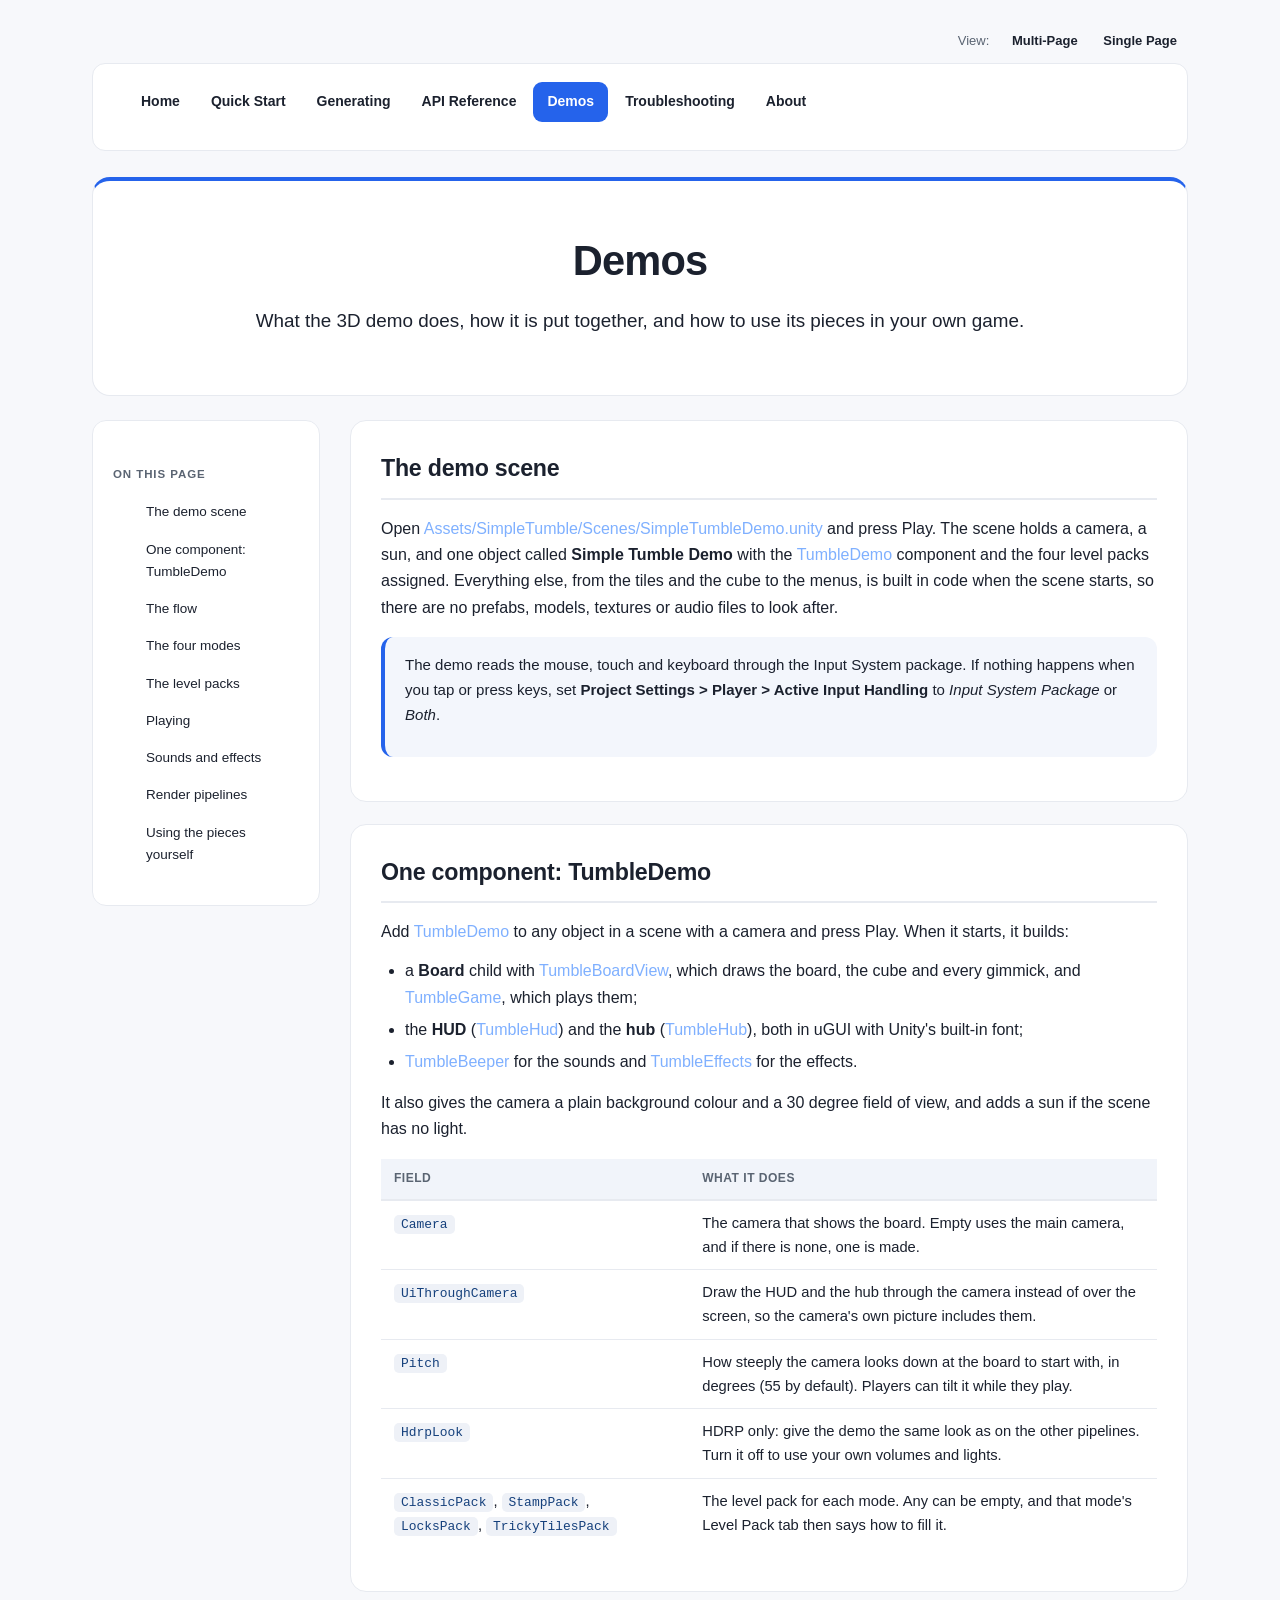
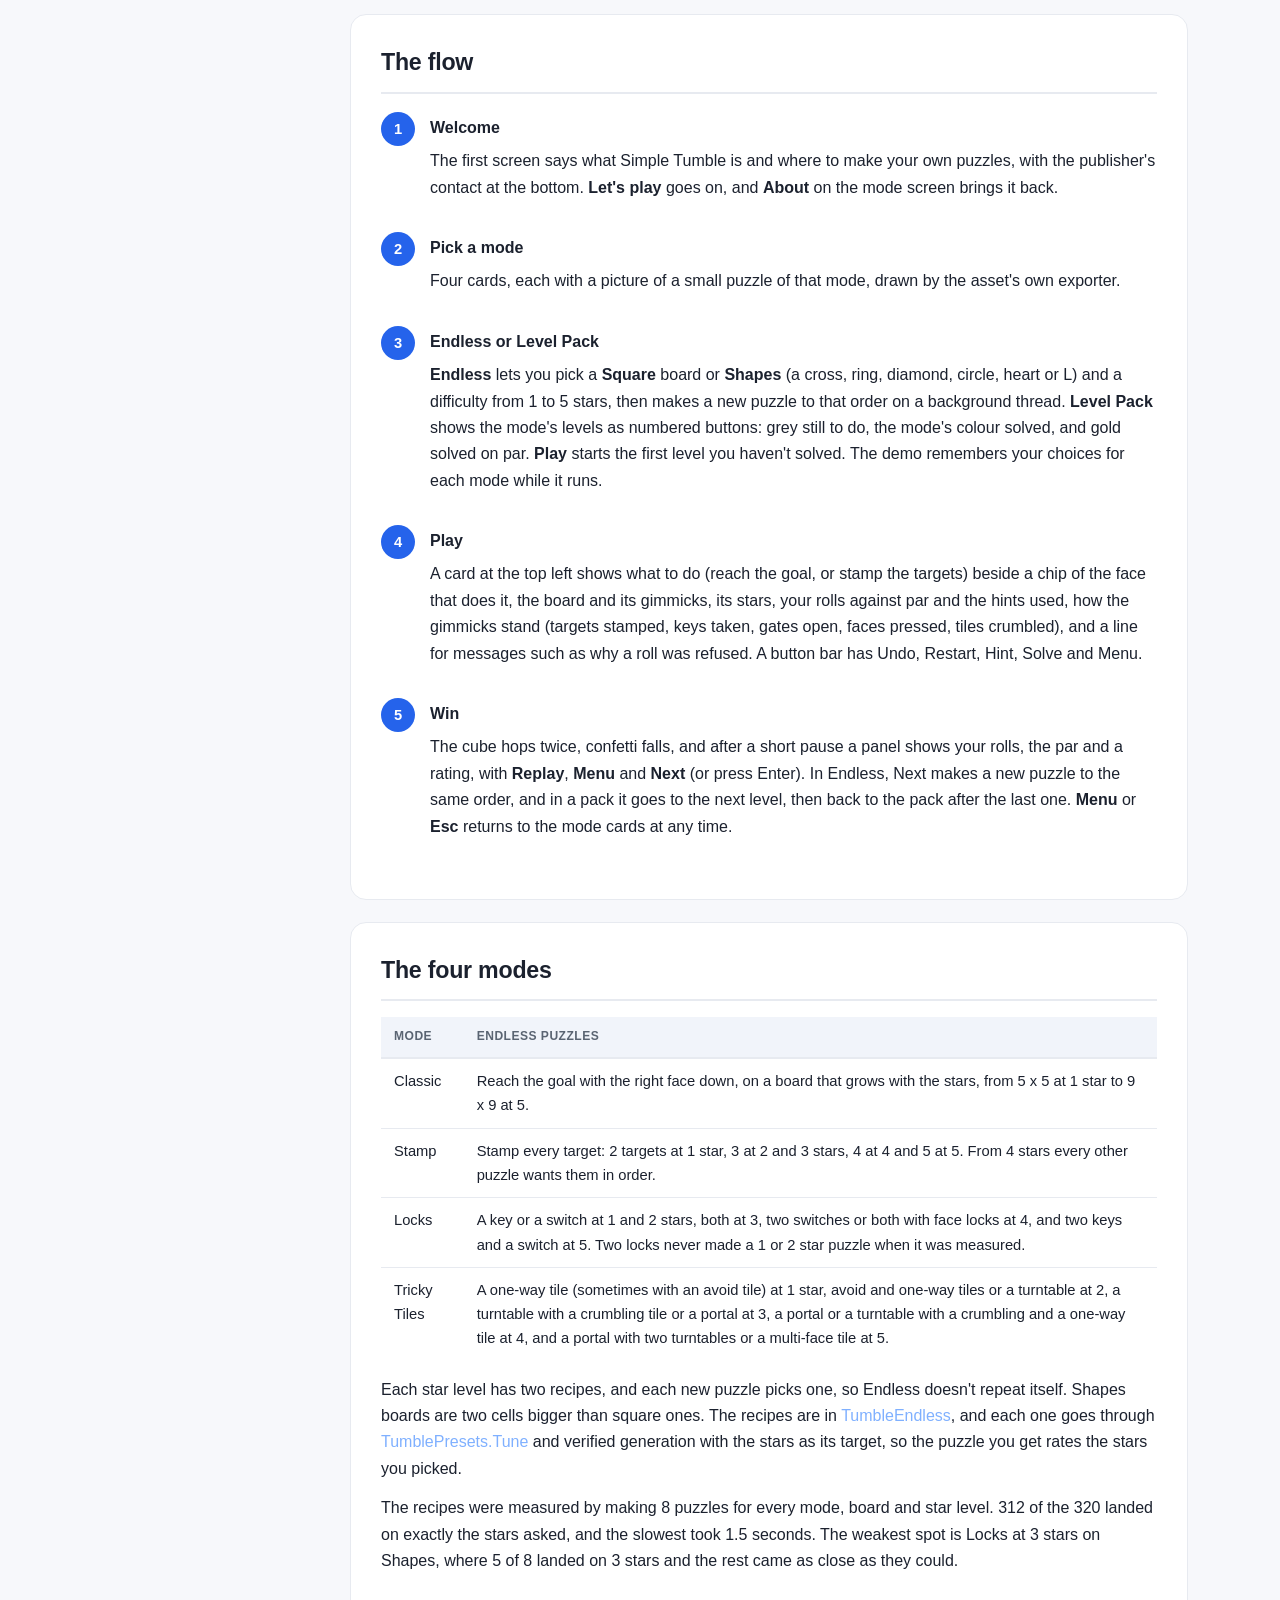
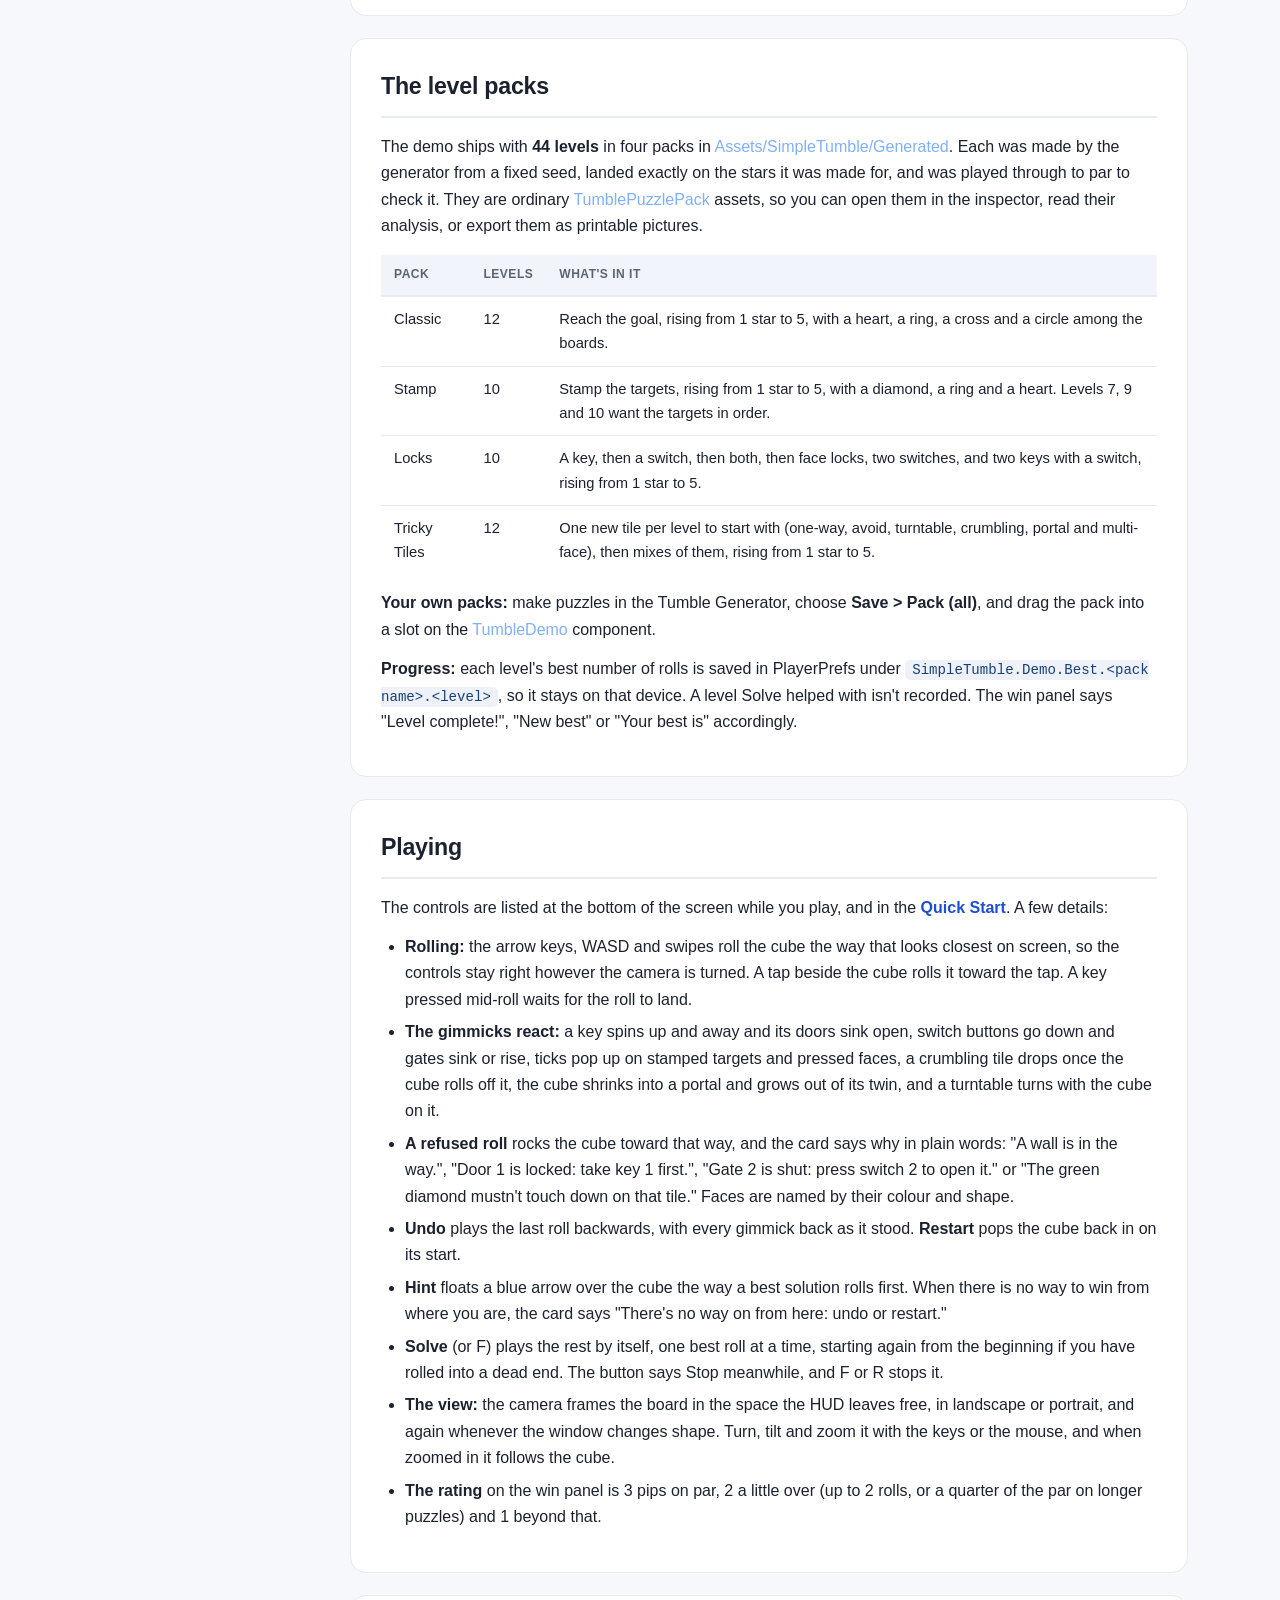
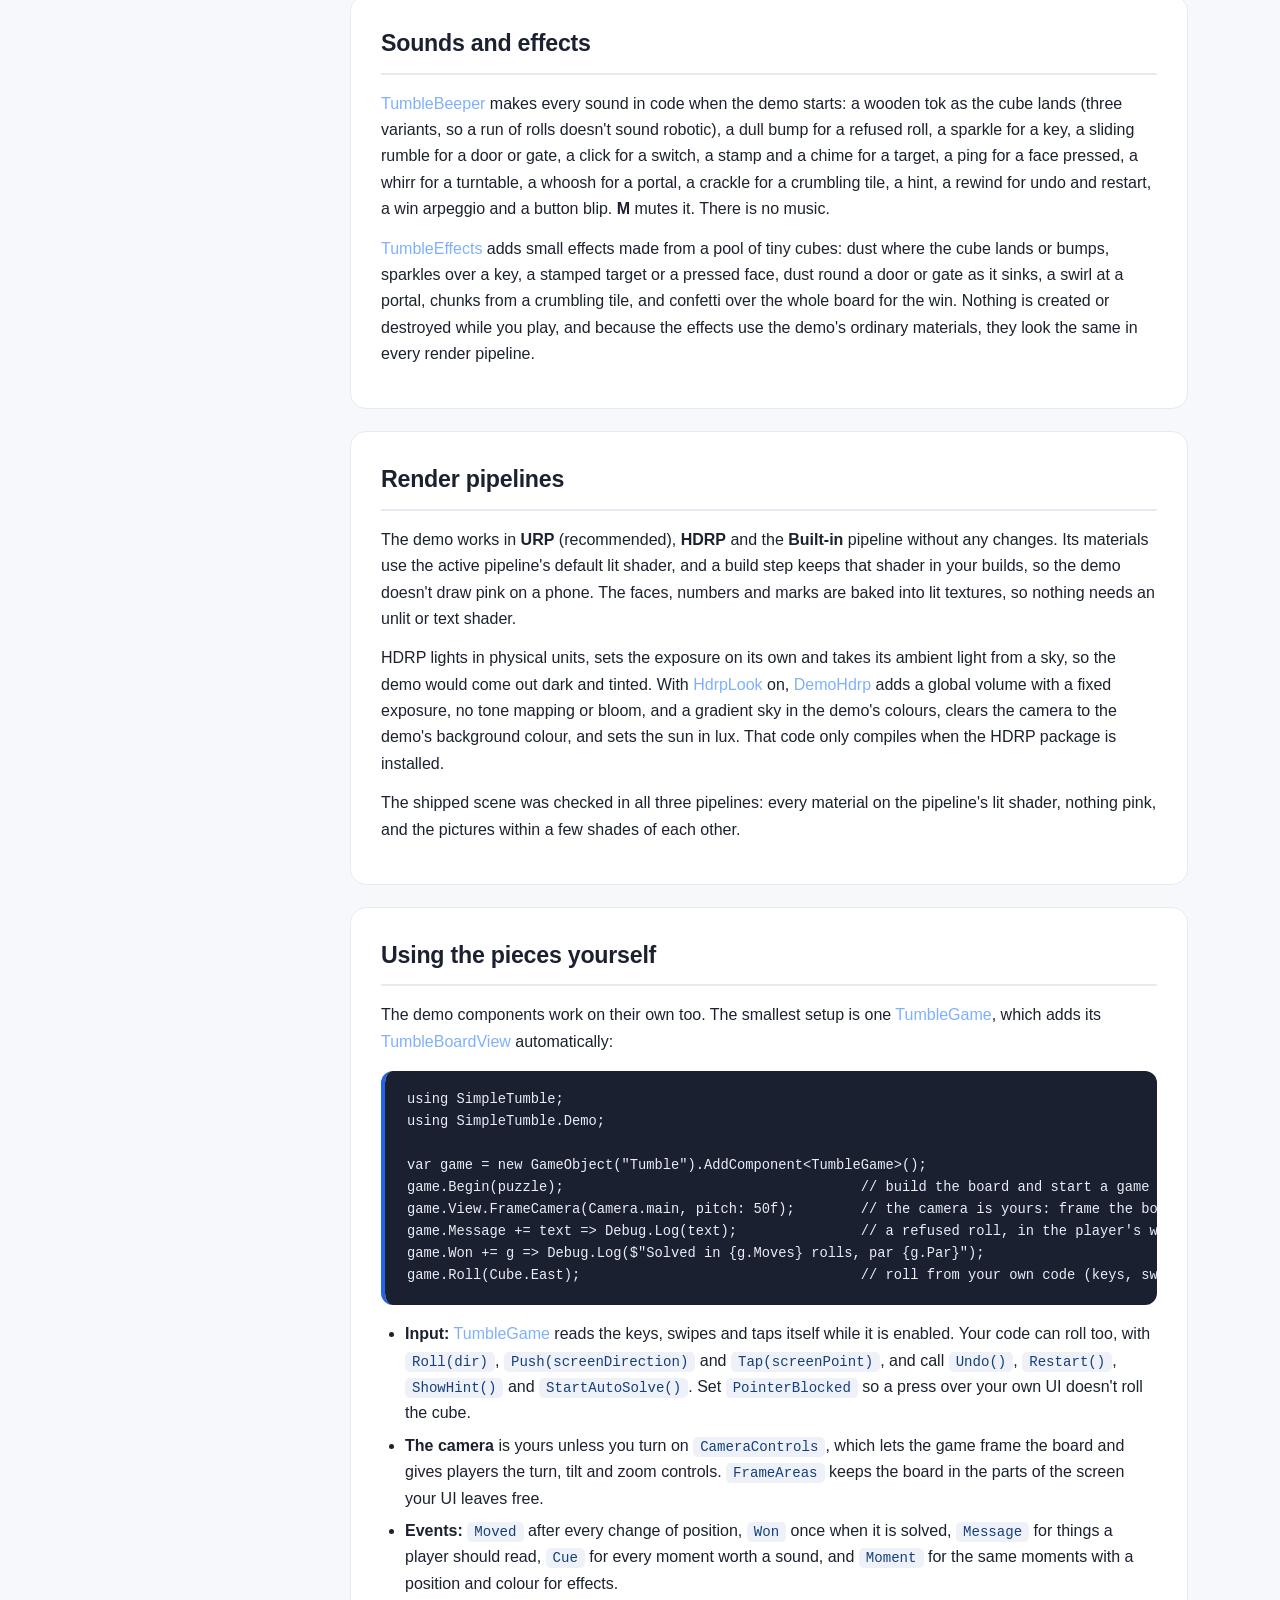
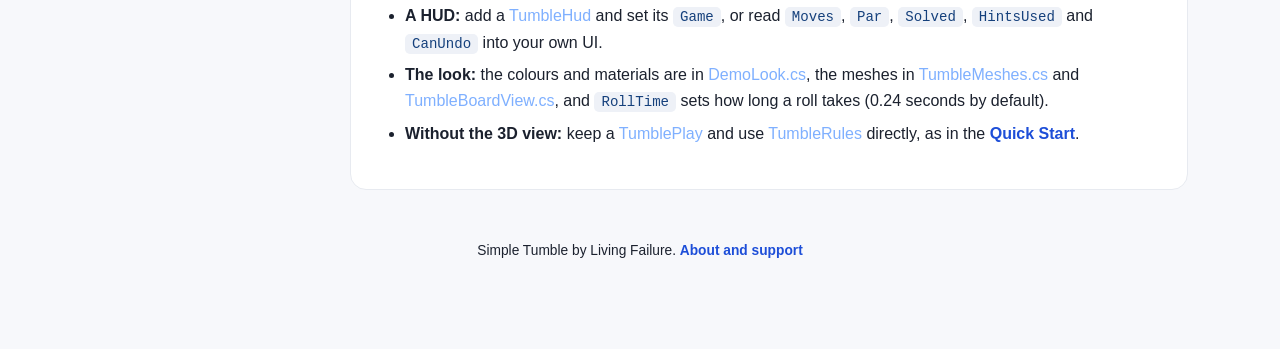
==== demos.html @ 0f3f5f5f "Simple Tumble documentation site (v1.0) Co-Authored-By: Claude Opus 5.5 <noreply@anthropic.com>" ====
<!DOCTYPE html>
<html lang="en">
<head>
<meta charset="UTF-8">
<meta name="viewport" content="width=device-width, initial-scale=1.0">
<title>Simple Tumble - Demos</title>
<link rel="stylesheet" href="assets/styles.css">
</head>
<body>
<div class="page-wrap">

  <div class="format-selector" id="top">
    <span class="format-label">View:</span>
    <a href="index.html" class="format-link">Multi-Page</a>
    <a href="single-page.html" class="format-link">Single Page</a>
  </div>

  <nav class="navbar"><ul>
    <li><a href="index.html">Home</a></li>
    <li><a href="quick-start.html">Quick Start</a></li>
    <li><a href="generating.html">Generating</a></li>
    <li><a href="api-reference.html">API Reference</a></li>
    <li><a href="demos.html" class="active">Demos</a></li>
    <li><a href="troubleshooting.html">Troubleshooting</a></li>
    <li><a href="about.html">About</a></li>
  </ul></nav>

  <div class="hero">
    <h1>Demos</h1>
    <p class="tagline">What the 3D demo does, how it is put together, and how to use its pieces in your own game.</p>
  </div>

  <div class="page-layout">
    <aside class="toc">
      <h3>On this page</h3>
      <ul>
        <li><a href="#scene">The demo scene</a></li>
        <li><a href="#component">One component: TumbleDemo</a></li>
        <li><a href="#flow">The flow</a></li>
        <li><a href="#modes">The four modes</a></li>
        <li><a href="#packs">The level packs</a></li>
        <li><a href="#playing">Playing</a></li>
        <li><a href="#sound">Sounds and effects</a></li>
        <li><a href="#pipelines">Render pipelines</a></li>
        <li><a href="#own">Using the pieces yourself</a></li>
      </ul>
    </aside>
    <main class="content">

      <div class="section">
        <h2 id="scene">The demo scene</h2>
        <p>Open <span class="k">Assets/SimpleTumble/Scenes/SimpleTumbleDemo.unity</span> and press Play. The scene holds a
          camera, a sun, and one object called <strong>Simple Tumble Demo</strong> with the
          <span class="k">TumbleDemo</span> component and the four level packs assigned. Everything else, from the tiles and
          the cube to the menus, is built in code when the scene starts, so there are no prefabs, models, textures or audio
          files to look after.</p>
        <div class="callout info"><p>The demo reads the mouse, touch and keyboard through the Input System package. If
          nothing happens when you tap or press keys, set <strong>Project Settings &gt; Player &gt; Active Input
          Handling</strong> to <em>Input System Package</em> or <em>Both</em>.</p></div>
      </div>

      <div class="section">
        <h2 id="component">One component: TumbleDemo</h2>
        <p>Add <span class="k">TumbleDemo</span> to any object in a scene with a camera and press Play. When it starts, it
          builds:</p>
        <ul>
          <li>a <strong>Board</strong> child with <span class="k">TumbleBoardView</span>, which draws the board, the cube and
            every gimmick, and <span class="k">TumbleGame</span>, which plays them;</li>
          <li>the <strong>HUD</strong> (<span class="k">TumbleHud</span>) and the <strong>hub</strong>
            (<span class="k">TumbleHub</span>), both in uGUI with Unity's built-in font;</li>
          <li><span class="k">TumbleBeeper</span> for the sounds and <span class="k">TumbleEffects</span> for the
            effects.</li>
        </ul>
        <p>It also gives the camera a plain background colour and a 30 degree field of view, and adds a sun if the scene
          has no light.</p>
        <table>
          <tr><th>Field</th><th>What it does</th></tr>
          <tr><td><code>Camera</code></td><td>The camera that shows the board. Empty uses the main camera, and if there is
            none, one is made.</td></tr>
          <tr><td><code>UiThroughCamera</code></td><td>Draw the HUD and the hub through the camera instead of over the
            screen, so the camera's own picture includes them.</td></tr>
          <tr><td><code>Pitch</code></td><td>How steeply the camera looks down at the board to start with, in degrees (55 by
            default). Players can tilt it while they play.</td></tr>
          <tr><td><code>HdrpLook</code></td><td>HDRP only: give the demo the same look as on the other pipelines. Turn it
            off to use your own volumes and lights.</td></tr>
          <tr><td><code>ClassicPack</code>, <code>StampPack</code>, <code>LocksPack</code>,
            <code>TrickyTilesPack</code></td><td>The level pack for each mode. Any can be empty, and that mode's Level Pack
            tab then says how to fill it.</td></tr>
        </table>
      </div>

      <div class="section">
        <h2 id="flow">The flow</h2>
        <div class="step"><div class="step-number">1</div><div class="step-content">
          <h4>Welcome</h4><p>The first screen says what Simple Tumble is and where to make your own puzzles, with the
          publisher's contact at the bottom. <strong>Let's play</strong> goes on, and <strong>About</strong> on the mode
          screen brings it back.</p></div></div>
        <div class="step"><div class="step-number">2</div><div class="step-content">
          <h4>Pick a mode</h4><p>Four cards, each with a picture of a small puzzle of that mode, drawn by the asset's own
          exporter.</p></div></div>
        <div class="step"><div class="step-number">3</div><div class="step-content">
          <h4>Endless or Level Pack</h4><p><strong>Endless</strong> lets you pick a <strong>Square</strong> board or
          <strong>Shapes</strong> (a cross, ring, diamond, circle, heart or L) and a difficulty from 1 to 5 stars, then
          makes a new puzzle to that order on a background thread. <strong>Level Pack</strong> shows the mode's levels as
          numbered buttons: grey still to do, the mode's colour solved, and gold solved on par. <strong>Play</strong>
          starts the first level you haven't solved. The demo remembers your choices for each mode while it
          runs.</p></div></div>
        <div class="step"><div class="step-number">4</div><div class="step-content">
          <h4>Play</h4><p>A card at the top left shows what to do (reach the goal, or stamp the targets) beside a chip of
          the face that does it, the board and its gimmicks, its stars, your rolls against par and the hints used, how
          the gimmicks stand (targets stamped, keys taken, gates open, faces pressed, tiles crumbled), and a line for
          messages such as why a roll was refused. A button bar has Undo, Restart, Hint, Solve and Menu.</p></div></div>
        <div class="step"><div class="step-number">5</div><div class="step-content">
          <h4>Win</h4><p>The cube hops twice, confetti falls, and after a short pause a panel shows your rolls, the par
          and a rating, with <strong>Replay</strong>, <strong>Menu</strong> and <strong>Next</strong> (or press Enter). In
          Endless, Next makes a new puzzle to the same order, and in a pack it goes to the next level, then back to the
          pack after the last one. <strong>Menu</strong> or <strong>Esc</strong> returns to the mode cards at any
          time.</p></div></div>
      </div>

      <div class="section">
        <h2 id="modes">The four modes</h2>
        <table>
          <tr><th>Mode</th><th>Endless puzzles</th></tr>
          <tr><td>Classic</td><td>Reach the goal with the right face down, on a board that grows with the stars, from 5 x 5
            at 1 star to 9 x 9 at 5.</td></tr>
          <tr><td>Stamp</td><td>Stamp every target: 2 targets at 1 star, 3 at 2 and 3 stars, 4 at 4 and 5 at 5. From 4
            stars every other puzzle wants them in order.</td></tr>
          <tr><td>Locks</td><td>A key or a switch at 1 and 2 stars, both at 3, two switches or both with face locks at 4,
            and two keys and a switch at 5. Two locks never made a 1 or 2 star puzzle when it was measured.</td></tr>
          <tr><td>Tricky Tiles</td><td>A one-way tile (sometimes with an avoid tile) at 1 star, avoid and one-way tiles or a turntable
            at 2, a turntable with a crumbling tile or a portal at 3, a portal or a turntable with a crumbling and a one-way
            tile at 4, and a portal with two turntables or a multi-face tile at 5.</td></tr>
        </table>
        <p>Each star level has two recipes, and each new puzzle picks one, so Endless doesn't repeat itself. Shapes boards
          are two cells bigger than square ones. The recipes are in <span class="k">TumbleEndless</span>, and each one goes
          through <span class="k">TumblePresets.Tune</span> and verified generation with the stars as its target, so the
          puzzle you get rates the stars you picked.</p>
        <p>The recipes were measured by making 8 puzzles for every mode, board and star level. 312 of the 320 landed on
          exactly the stars asked, and the slowest took 1.5 seconds. The weakest spot is Locks at 3 stars on Shapes, where 5
          of 8 landed on 3 stars and the rest came as close as they could.</p>
      </div>

      <div class="section">
        <h2 id="packs">The level packs</h2>
        <p>The demo ships with <strong>44 levels</strong> in four packs in
          <span class="k">Assets/SimpleTumble/Generated</span>. Each was made by the generator from a fixed seed, landed
          exactly on the stars it was made for, and was played through to par to check it. They are ordinary
          <span class="k">TumblePuzzlePack</span> assets, so you can open them in the inspector, read their analysis, or
          export them as printable pictures.</p>
        <table>
          <tr><th>Pack</th><th>Levels</th><th>What's in it</th></tr>
          <tr><td>Classic</td><td>12</td><td>Reach the goal, rising from 1 star to 5, with a heart, a ring, a cross and a
            circle among the boards.</td></tr>
          <tr><td>Stamp</td><td>10</td><td>Stamp the targets, rising from 1 star to 5, with a diamond, a ring and a heart.
            Levels 7, 9 and 10 want the targets in order.</td></tr>
          <tr><td>Locks</td><td>10</td><td>A key, then a switch, then both, then face locks, two switches, and two keys with
            a switch, rising from 1 star to 5.</td></tr>
          <tr><td>Tricky Tiles</td><td>12</td><td>One new tile per level to start with (one-way, avoid, turntable,
            crumbling, portal and multi-face), then mixes of them, rising from 1 star to 5.</td></tr>
        </table>
        <p><strong>Your own packs:</strong> make puzzles in the Tumble Generator, choose <strong>Save &gt; Pack
          (all)</strong>, and drag the pack into a slot on the <span class="k">TumbleDemo</span> component.</p>
        <p><strong>Progress:</strong> each level's best number of rolls is saved in PlayerPrefs under
          <code>SimpleTumble.Demo.Best.&lt;pack name&gt;.&lt;level&gt;</code>, so it stays on that device. A level Solve
          helped with isn't recorded. The win panel says "Level complete!", "New best" or "Your best is"
          accordingly.</p>
      </div>

      <div class="section">
        <h2 id="playing">Playing</h2>
        <p>The controls are listed at the bottom of the screen while you play, and in the
          <a href="quick-start.html#play">Quick Start</a>. A few details:</p>
        <ul>
          <li><strong>Rolling:</strong> the arrow keys, WASD and swipes roll the cube the way that looks closest on screen,
            so the controls stay right however the camera is turned. A tap beside the cube rolls it toward the tap. A key
            pressed mid-roll waits for the roll to land.</li>
          <li><strong>The gimmicks react:</strong> a key spins up and away and its doors sink open, switch buttons go
            down and gates sink or rise, ticks pop up on stamped targets and pressed faces, a crumbling tile drops once
            the cube rolls off it, the cube shrinks into a portal and grows out of its twin, and a turntable turns with
            the cube on it.</li>
          <li><strong>A refused roll</strong> rocks the cube toward that way, and the card says why in plain words: "A wall
            is in the way.", "Door 1 is locked: take key 1 first.", "Gate 2 is shut: press switch 2 to open it." or "The
            green diamond mustn't touch down on that tile." Faces are named by their colour and shape.</li>
          <li><strong>Undo</strong> plays the last roll backwards, with every gimmick back as it stood.
            <strong>Restart</strong> pops the cube back in on its start.</li>
          <li><strong>Hint</strong> floats a blue arrow over the cube the way a best solution rolls first. When there is
            no way to win from where you are, the card says "There's no way on from here: undo or restart."</li>
          <li><strong>Solve</strong> (or F) plays the rest by itself, one best roll at a time, starting again from the
            beginning if you have rolled into a dead end. The button says Stop meanwhile, and F or R stops it.</li>
          <li><strong>The view:</strong> the camera frames the board in the space the HUD leaves free, in landscape or
            portrait, and again whenever the window changes shape. Turn, tilt and zoom it with the keys or the mouse, and
            when zoomed in it follows the cube.</li>
          <li><strong>The rating</strong> on the win panel is 3 pips on par, 2 a little over (up to 2 rolls, or a quarter of
            the par on longer puzzles) and 1 beyond that.</li>
        </ul>
      </div>

      <div class="section">
        <h2 id="sound">Sounds and effects</h2>
        <p><span class="k">TumbleBeeper</span> makes every sound in code when the demo starts: a wooden tok as the cube
          lands (three variants, so a run of rolls doesn't sound robotic), a dull bump for a refused roll, a sparkle for a
          key, a sliding rumble for a door or gate, a click for a switch, a stamp and a chime for a target, a ping for a
          face pressed, a whirr for a turntable, a whoosh for a portal, a crackle for a crumbling tile, a hint, a rewind
          for undo and restart, a win arpeggio and a button blip. <strong>M</strong> mutes it. There is no music.</p>
        <p><span class="k">TumbleEffects</span> adds small effects made from a pool of tiny cubes: dust where the cube
          lands or bumps, sparkles over a key, a stamped target or a pressed face, dust round a door or gate as it sinks, a
          swirl at a portal, chunks from a crumbling tile, and confetti over the whole board for the win. Nothing is
          created or destroyed while you play, and because the effects use the demo's ordinary materials, they look the
          same in every render pipeline.</p>
      </div>

      <div class="section">
        <h2 id="pipelines">Render pipelines</h2>
        <p>The demo works in <strong>URP</strong> (recommended), <strong>HDRP</strong> and the <strong>Built-in</strong>
          pipeline without any changes. Its materials use the active pipeline's default lit shader, and a build step keeps
          that shader in your builds, so the demo doesn't draw pink on a phone. The faces, numbers and marks are baked into
          lit textures, so nothing needs an unlit or text shader.</p>
        <p>HDRP lights in physical units, sets the exposure on its own and takes its ambient light from a sky, so the demo
          would come out dark and tinted. With <span class="k">HdrpLook</span> on, <span class="k">DemoHdrp</span> adds a
          global volume with a fixed exposure, no tone mapping or bloom, and a gradient sky in the demo's colours, clears
          the camera to the demo's background colour, and sets the sun in lux. That code only compiles when the HDRP
          package is installed.</p>
        <p>The shipped scene was checked in all three pipelines: every material on the pipeline's lit shader, nothing pink,
          and the pictures within a few shades of each other.</p>
      </div>

      <div class="section">
        <h2 id="own">Using the pieces yourself</h2>
        <p>The demo components work on their own too. The smallest setup is one <span class="k">TumbleGame</span>, which
          adds its <span class="k">TumbleBoardView</span> automatically:</p>
<pre><code>using SimpleTumble;
using SimpleTumble.Demo;

var game = new GameObject("Tumble").AddComponent&lt;TumbleGame&gt;();
game.Begin(puzzle);                                    // build the board and start a game
game.View.FrameCamera(Camera.main, pitch: 50f);        // the camera is yours: frame the board once
game.Message += text =&gt; Debug.Log(text);               // a refused roll, in the player's words
game.Won += g =&gt; Debug.Log($"Solved in {g.Moves} rolls, par {g.Par}");
game.Roll(Cube.East);                                  // roll from your own code (keys, swipes and taps work too)</code></pre>
        <ul>
          <li><strong>Input:</strong> <span class="k">TumbleGame</span> reads the keys, swipes and taps itself while it is
            enabled. Your code can roll too, with <code>Roll(dir)</code>, <code>Push(screenDirection)</code> and
            <code>Tap(screenPoint)</code>, and call <code>Undo()</code>, <code>Restart()</code>, <code>ShowHint()</code>
            and <code>StartAutoSolve()</code>. Set <code>PointerBlocked</code> so a press over your own UI doesn't roll the
            cube.</li>
          <li><strong>The camera</strong> is yours unless you turn on <code>CameraControls</code>, which lets the game frame
            the board and gives players the turn, tilt and zoom controls. <code>FrameAreas</code> keeps the board in the
            parts of the screen your UI leaves free.</li>
          <li><strong>Events:</strong> <code>Moved</code> after every change of position, <code>Won</code> once when it is
            solved, <code>Message</code> for things a player should read, <code>Cue</code> for every moment worth a sound,
            and <code>Moment</code> for the same moments with a position and colour for effects.</li>
          <li><strong>A HUD:</strong> add a <span class="k">TumbleHud</span> and set its <code>Game</code>, or read
            <code>Moves</code>, <code>Par</code>, <code>Solved</code>, <code>HintsUsed</code> and <code>CanUndo</code> into
            your own UI.</li>
          <li><strong>The look:</strong> the colours and materials are in <span class="k">DemoLook.cs</span>, the meshes
            in <span class="k">TumbleMeshes.cs</span> and <span class="k">TumbleBoardView.cs</span>, and
            <code>RollTime</code> sets how long a roll takes (0.24 seconds by default).</li>
          <li><strong>Without the 3D view:</strong> keep a <span class="k">TumblePlay</span> and use
            <span class="k">TumbleRules</span> directly, as in the <a href="quick-start.html#own">Quick Start</a>.</li>
        </ul>
      </div>

    </main>
  </div>

  <div class="footer">
    <p>Simple Tumble by Living Failure. <a href="about.html">About and support</a></p>
  </div>

</div>
</body>
</html>
---- assets/styles.css ----
/* =============================================================================
   SIMPLE TUMBLE - Documentation Theme (Simple Maze's, the same look across the Living Failure docs)
   Light, high-contrast. Single blue accent (#2563eb). Dark code blocks only.
   ============================================================================= */

:root{
  --bg:#f7f8fb; --panel:#ffffff; --ink:#1b212e; --muted:#5a6472; --line:#e7eaf0;
  --accent:#2563eb; --accent-dark:#1d4ed8; --accent-soft:#eaf0ff;
  --code-bg:#1a2030; --code-ink:#e8edf6;
  --tip:#10b981; --warn:#e0a13a;
}
*{margin:0;padding:0;box-sizing:border-box}
body{font-family:-apple-system,BlinkMacSystemFont,"Segoe UI",Roboto,Helvetica,Arial,sans-serif;
  line-height:1.65; color:var(--ink); background:var(--bg); -webkit-font-smoothing:antialiased}

.page-wrap{max-width:1140px; margin:0 auto; padding:30px 22px 60px}

/* --- format selector --- */
.format-selector{text-align:right; margin-bottom:12px; font-size:13px; color:var(--muted)}
.format-label{margin-right:8px}
.format-link{color:var(--ink); text-decoration:none; padding:4px 11px; border-radius:7px; font-weight:600}
.format-link:hover{background:#e9edf5}
.format-link.active{background:var(--accent); color:#fff}

/* --- navbar (light card, accent active) --- */
.navbar{background:var(--panel); border:1px solid var(--line); border-radius:13px; margin-bottom:26px; padding:8px 10px}
.navbar ul{list-style:none; display:flex; flex-wrap:wrap; gap:3px}
.navbar a{color:var(--ink); text-decoration:none; padding:8px 14px; border-radius:9px; font-size:14px; font-weight:600; display:block}
.navbar a:hover{background:#eef1f7}
.navbar a.active{background:var(--accent); color:#fff}

/* --- hero (light) --- */
.hero{background:var(--panel); border:1px solid var(--line); border-top:4px solid var(--accent);
  border-radius:18px; padding:46px 40px; margin-bottom:24px; text-align:center}
.hero h1{font-size:2.6em; font-weight:800; letter-spacing:-.02em; color:var(--ink); border:none}
.hero .tagline{color:var(--ink); font-size:1.18em; margin-top:10px; font-weight:500}
.hero .sub-tagline{color:var(--muted); font-size:.96em; margin-top:12px; max-width:740px; margin:12px auto 0}
.hero .pill{display:inline-block; margin-top:18px; background:var(--accent-soft); color:var(--accent-dark);
  border:1px solid #cfdcff; font-weight:700; font-size:12.5px; padding:5px 13px; border-radius:999px}

/* --- layout: content + sticky TOC --- */
.page-layout{display:flex; gap:30px; align-items:flex-start}
.content{flex:1; min-width:0}
.toc{position:sticky; top:20px; width:228px; flex-shrink:0; background:var(--panel);
  border:1px solid var(--line); border-radius:14px; padding:20px}
.toc h3{font-size:11.5px; font-weight:700; text-transform:uppercase; letter-spacing:.08em; color:var(--muted); margin-bottom:12px}
.toc ul{list-style:none}
.toc li{margin-bottom:5px}
.toc a{color:var(--ink); text-decoration:none; font-size:13.5px; font-weight:500; padding:5px 9px; border-radius:7px; display:block}
.toc a:hover{background:var(--accent-soft); color:var(--accent-dark)}

/* --- section cards --- */
.section{background:var(--panel); border:1px solid var(--line); border-radius:16px;
  padding:28px 30px; margin:0 0 22px}

/* --- headings / text --- */
h1,h2{font-weight:800; letter-spacing:-.01em; color:var(--ink); margin-top:0}
h2{font-size:1.45em; padding-bottom:10px; border-bottom:2px solid var(--line); margin-bottom:16px}
h2 .accent{color:var(--accent-dark)}
h3{font-size:1.12em; font-weight:700; margin:24px 0 9px; color:var(--ink)}
h4{font-size:1em; font-weight:700; margin:18px 0 7px; color:var(--ink)}
p{margin-bottom:13px; color:var(--ink)}
a{color:var(--accent-dark); font-weight:600; text-decoration:none}
a:hover{text-decoration:underline}
.muted{color:var(--muted)}
ul,ol{margin:10px 0 14px 24px}
li{margin-bottom:6px}
strong{font-weight:700}
hr{border:none; border-top:1px solid var(--line); margin:30px 0}

/* --- feature / step cards --- */
.feature-grid{display:grid; grid-template-columns:repeat(auto-fit,minmax(280px,1fr)); gap:16px; margin-top:16px}
.feature-card{background:#fafbfe; border:1px solid var(--line); border-radius:13px; padding:20px}
.feature-card h4{margin-top:0; color:var(--accent-dark)}
.feature-card p{color:#39424f; font-size:.93em; margin-bottom:0}

.step{display:flex; gap:15px; margin:18px 0; align-items:flex-start}
.step-number{flex-shrink:0; width:34px; height:34px; background:var(--accent); color:#fff;
  border-radius:50%; display:flex; align-items:center; justify-content:center; font-weight:800; font-size:.92em}
.step-content h4{margin-top:3px}

/* --- code --- */
code{font-family:"SF Mono",ui-monospace,Menlo,Consolas,monospace; font-size:.88em;
  background:#eef1f7; padding:2px 7px; border-radius:5px; color:#15407c}
pre{background:var(--code-bg); color:var(--code-ink); padding:18px 22px; border-radius:12px;
  overflow-x:auto; margin:16px 0; border-left:4px solid var(--accent); line-height:1.6}
pre code{background:none; padding:0; color:inherit; font-size:.86em}
.k{color:#7fb0ff} .c{color:#8995ad} .s{color:#f0c674}

/* --- tables --- */
table{width:100%; border-collapse:collapse; margin:16px 0; font-size:.92em}
th{text-align:left; padding:10px 13px; background:#f1f4fa; font-weight:700; font-size:.82em;
  text-transform:uppercase; letter-spacing:.04em; color:var(--muted); border-bottom:2px solid var(--line)}
td{padding:10px 13px; border-bottom:1px solid var(--line); vertical-align:top; color:var(--ink)}
tr:last-child td{border-bottom:none}
td code{white-space:nowrap}

/* --- callouts --- */
.callout{padding:16px 20px; border-radius:12px; margin:16px 0; font-size:.94em; background:#f3f6fc}
.callout.info{border-left:4px solid var(--accent)}
.callout.tip{border-left:4px solid var(--tip); background:#eefaf4}
.callout.warning{border-left:4px solid var(--warn); background:#fdf7ea}

/* --- keys --- */
kbd{background:#fff; border:1px solid #cbd3e0; border-bottom-width:2px; border-radius:6px; padding:1px 7px; font-size:13px; font-family:inherit; color:var(--ink)}

/* --- footer --- */
.footer{text-align:center; padding:28px 0 6px; color:var(--muted); font-size:.86em}
.footer a{color:var(--accent-dark); font-weight:600}

@media(max-width:860px){
  .page-layout{flex-direction:column}
  .toc{position:static; width:100%; margin-bottom:22px}
  .feature-grid{grid-template-columns:1fr}
  .hero h1{font-size:2em}
}
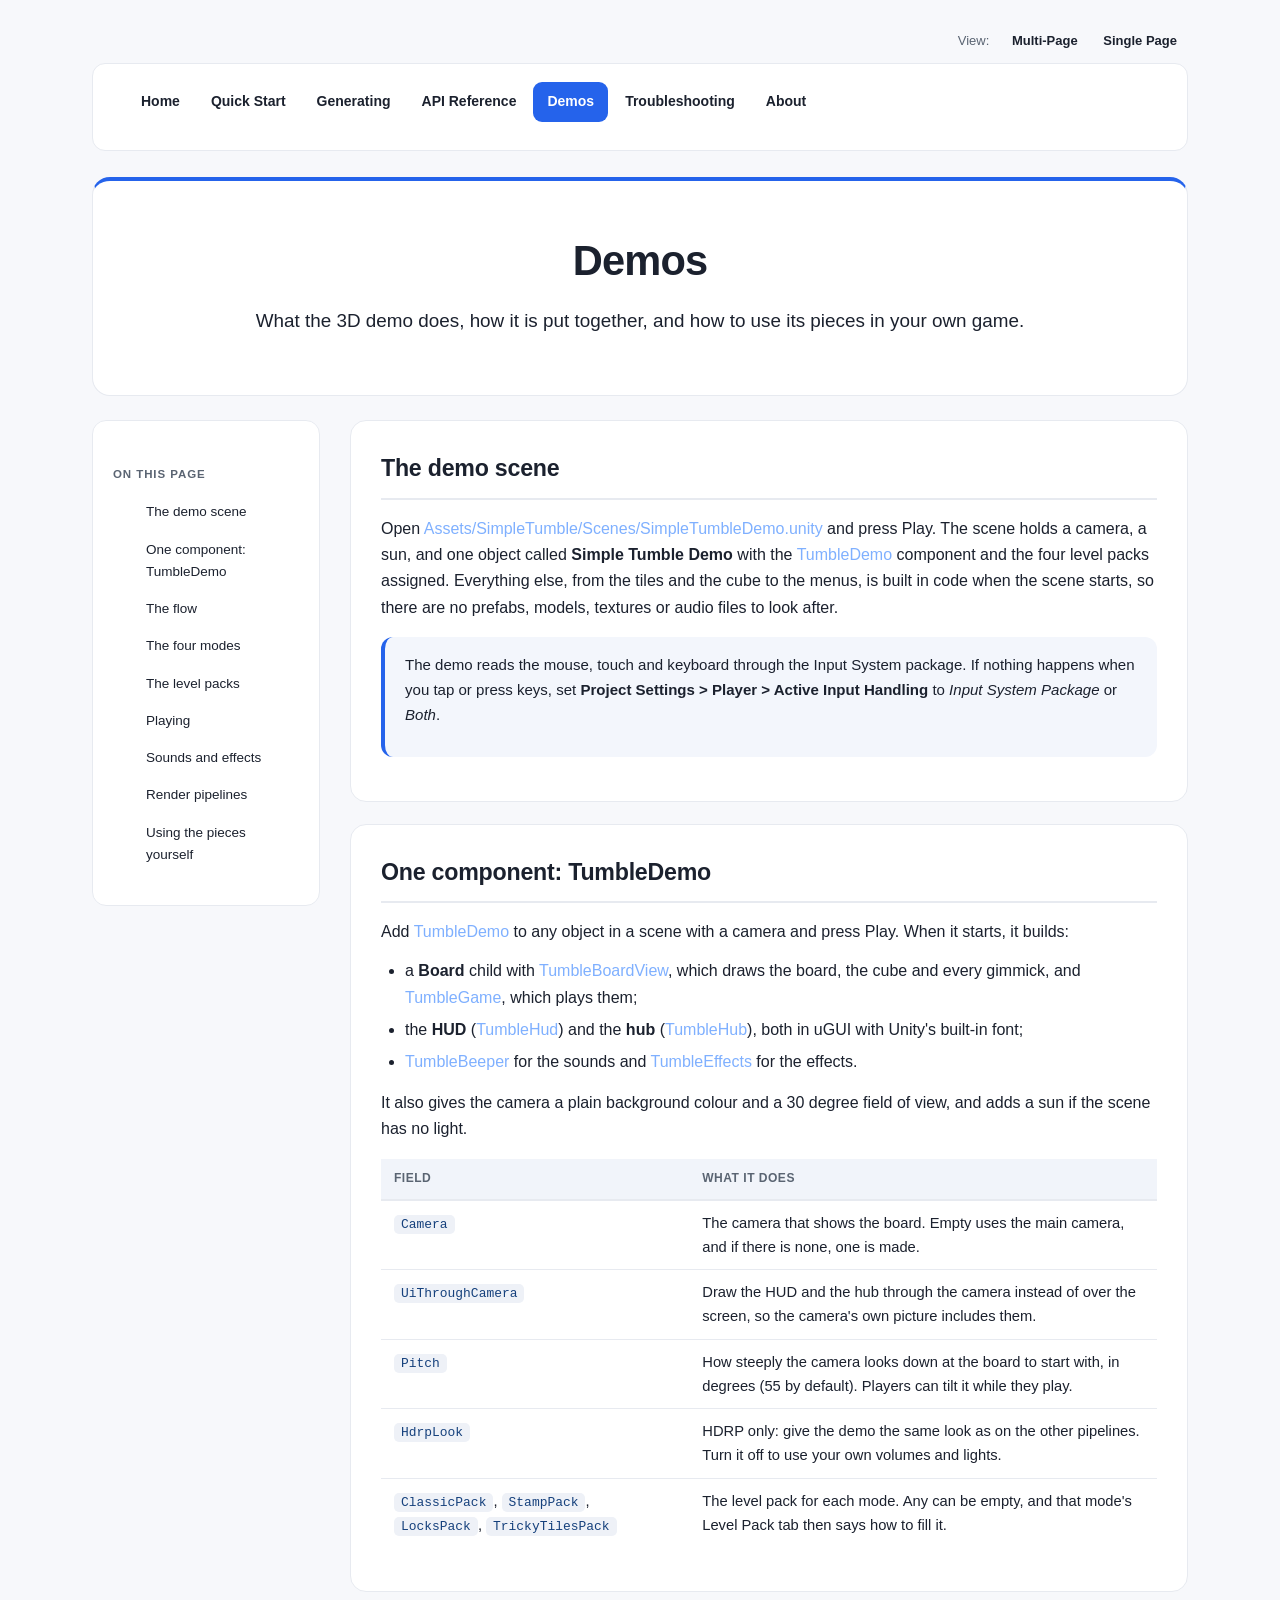
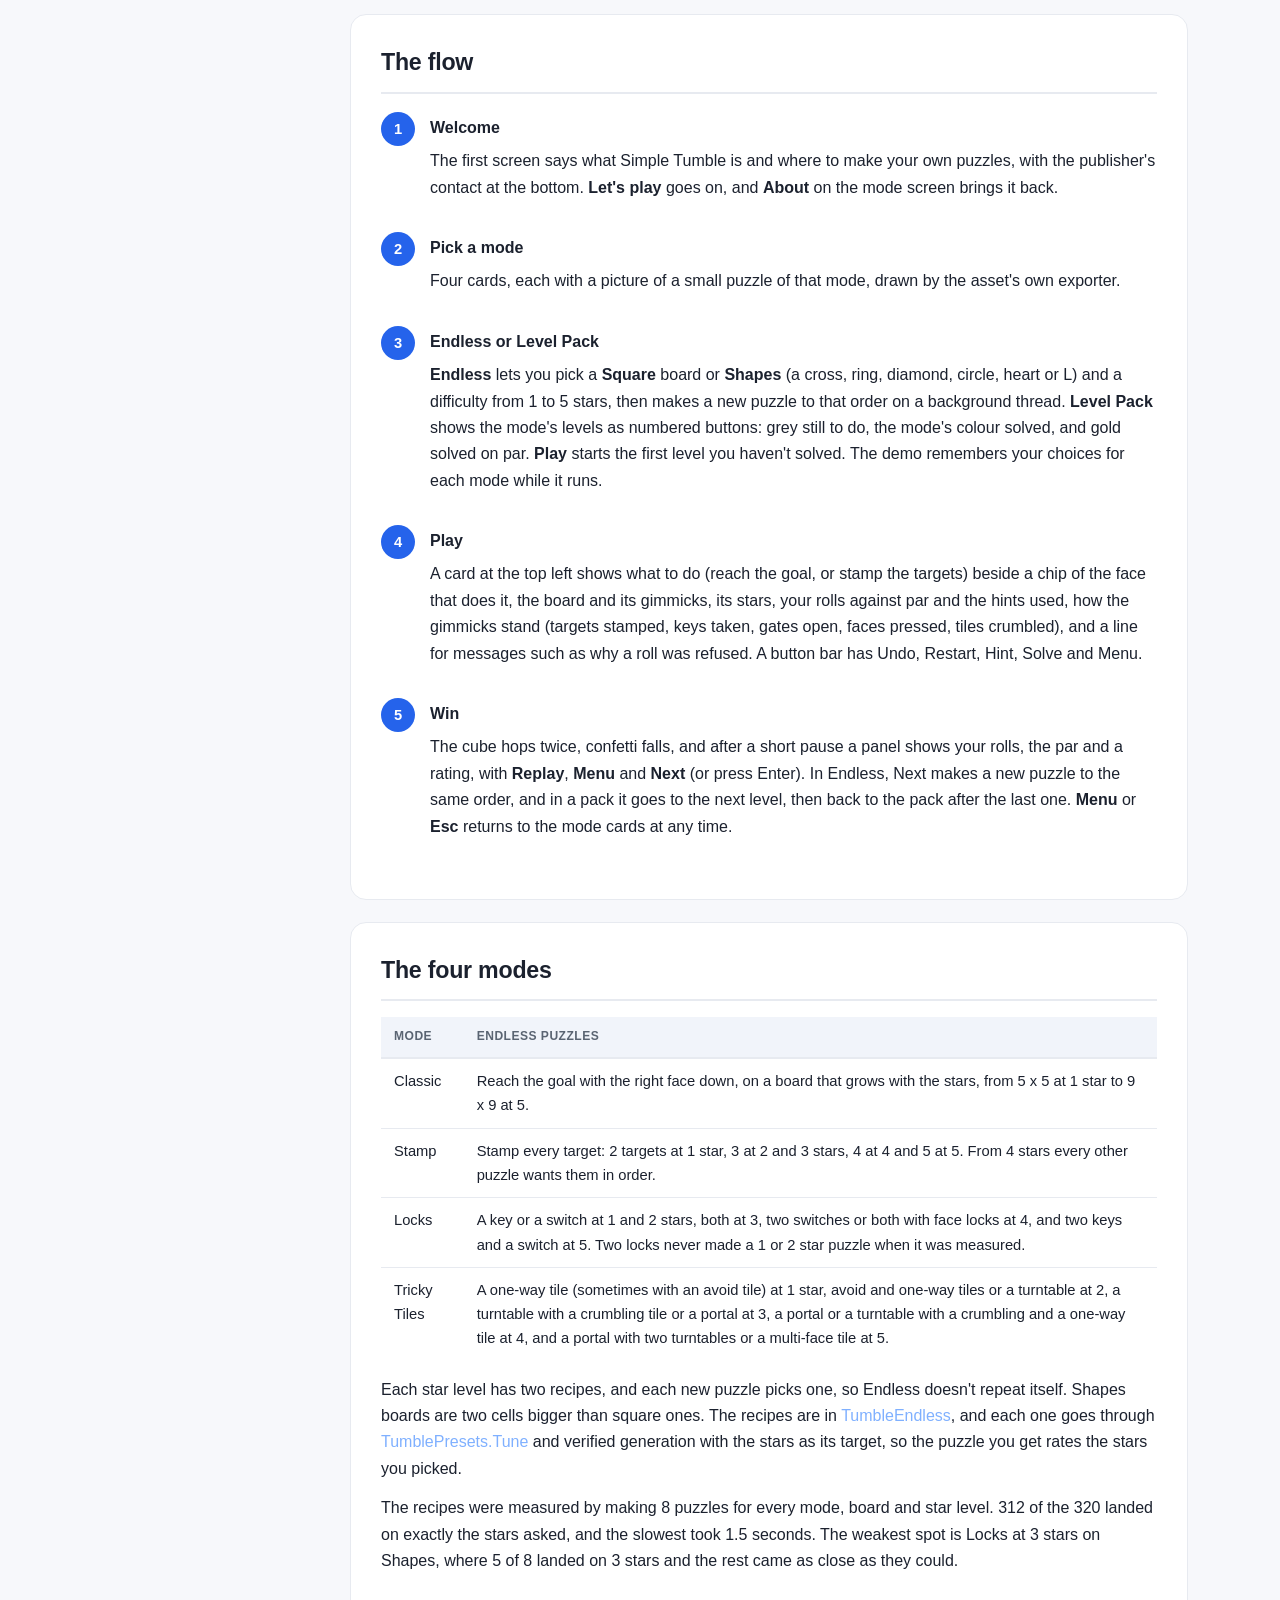
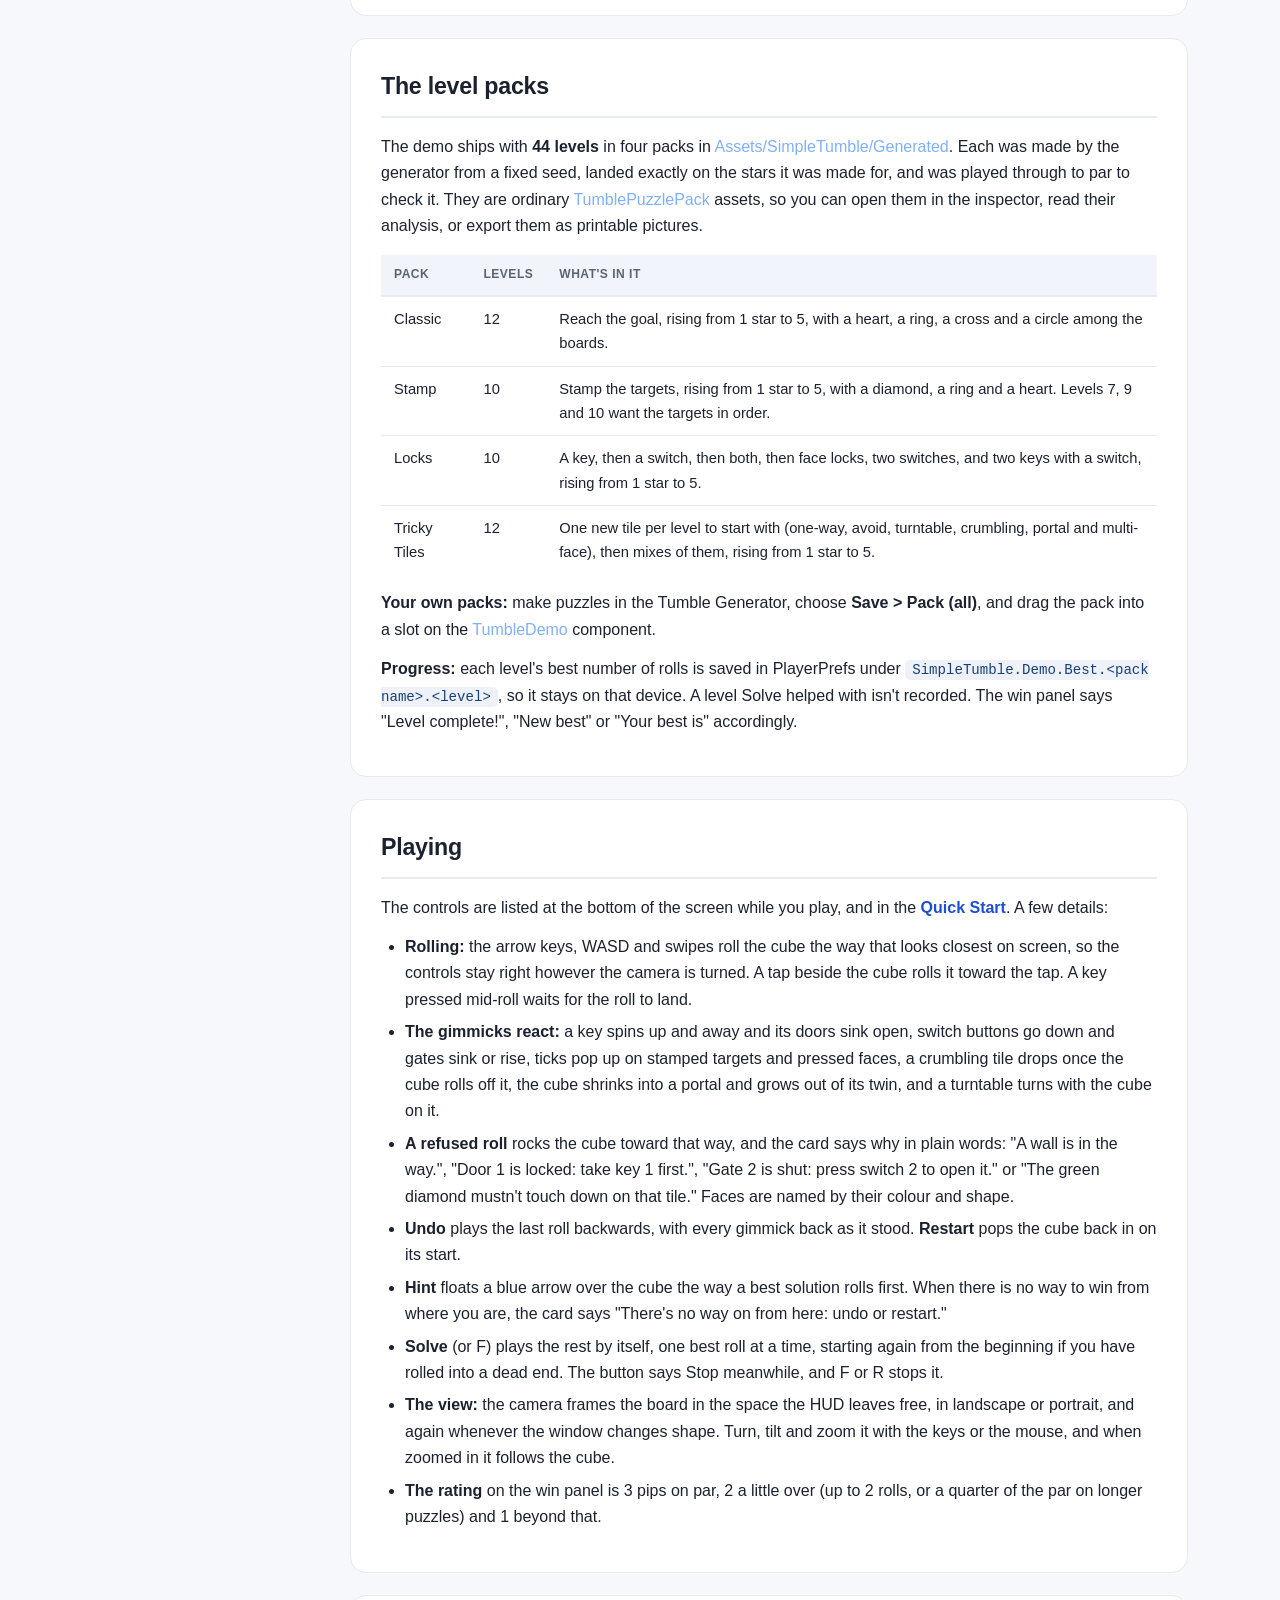
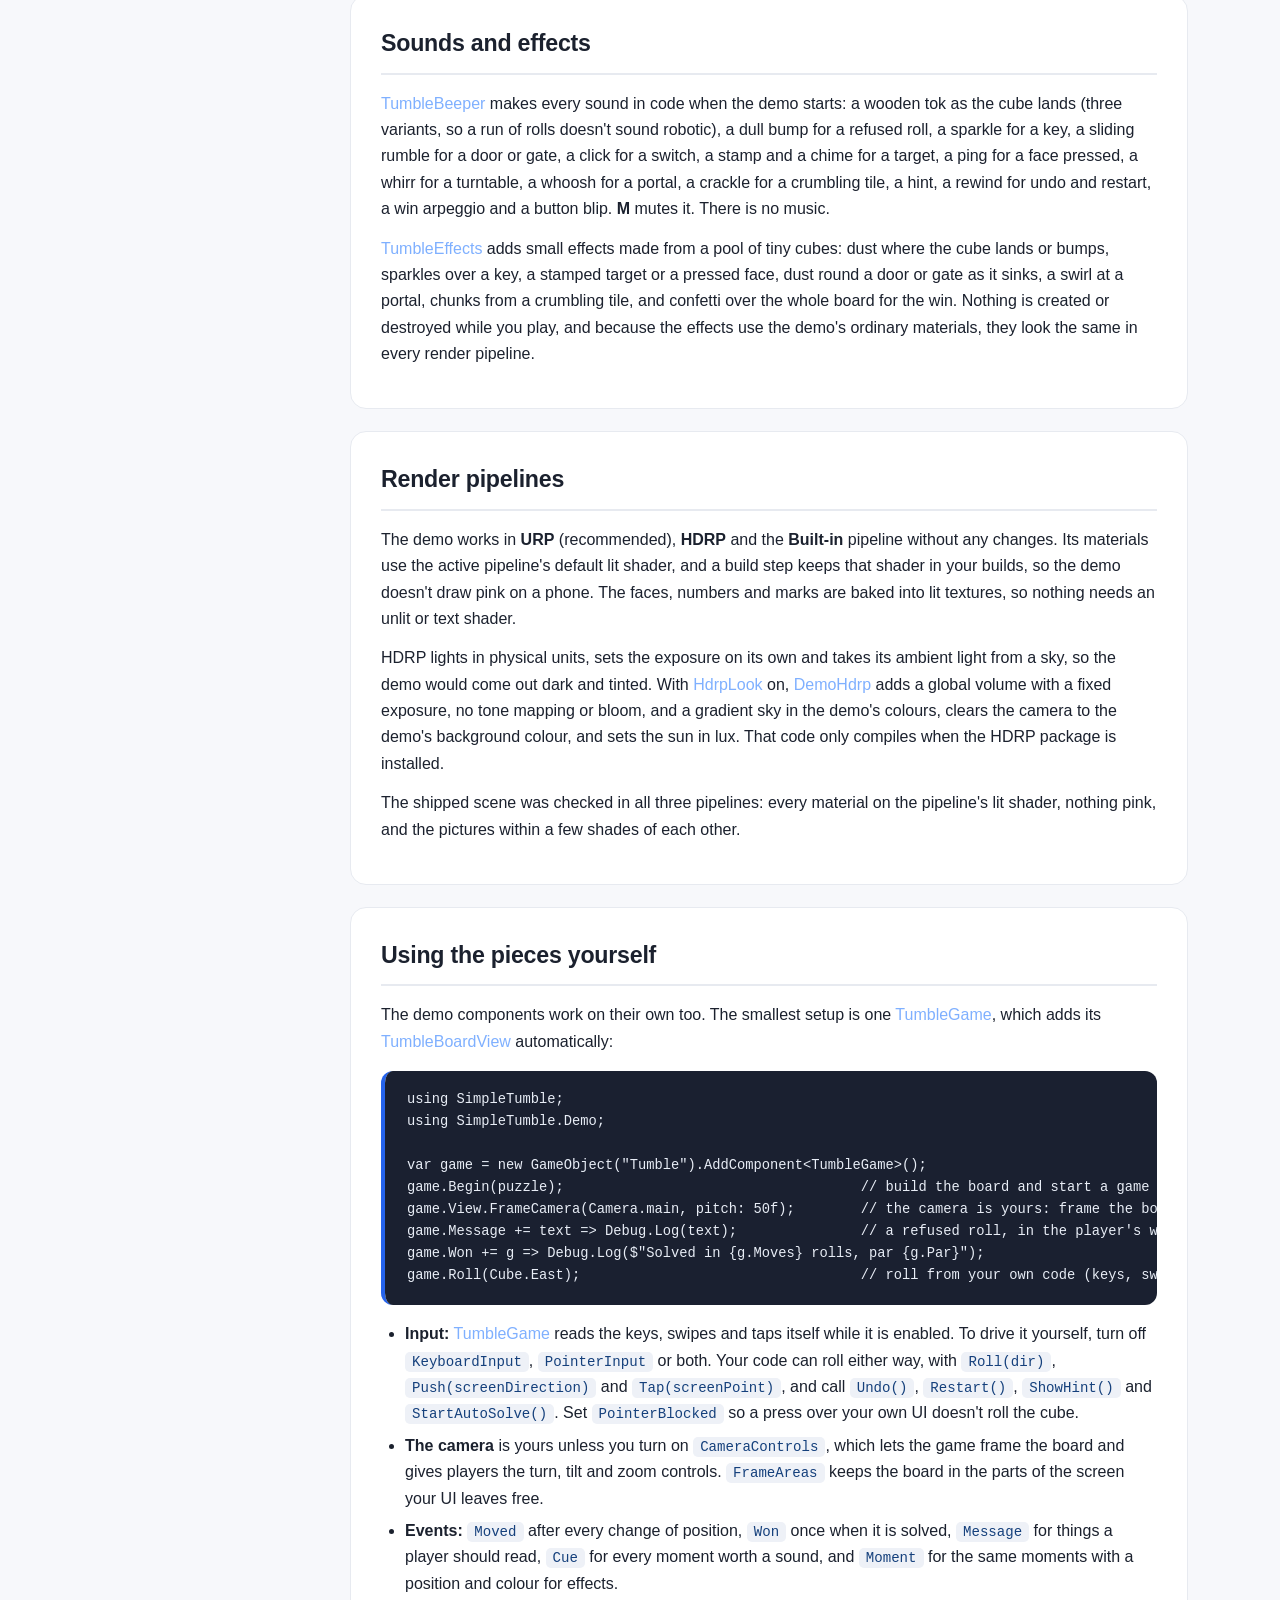
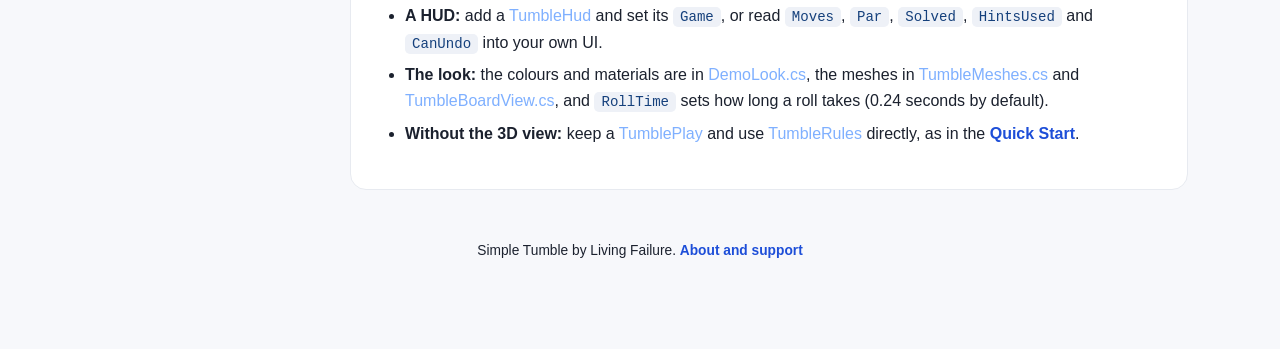
==== commit 274dc608: "Sync: TumbleGame input switches in Demos and API Reference Co-Authored-By: Claude Opus 5.5 <noreply@" ====
--- a/demos.html
+++ b/demos.html
@@ -240,7 +240,8 @@
 game.Roll(Cube.East);                                  // roll from your own code (keys, swipes and taps work too)</code></pre>
         <ul>
           <li><strong>Input:</strong> <span class="k">TumbleGame</span> reads the keys, swipes and taps itself while it is
-            enabled. Your code can roll too, with <code>Roll(dir)</code>, <code>Push(screenDirection)</code> and
+            enabled. To drive it yourself, turn off <code>KeyboardInput</code>, <code>PointerInput</code> or both. Your
+            code can roll either way, with <code>Roll(dir)</code>, <code>Push(screenDirection)</code> and
             <code>Tap(screenPoint)</code>, and call <code>Undo()</code>, <code>Restart()</code>, <code>ShowHint()</code>
             and <code>StartAutoSolve()</code>. Set <code>PointerBlocked</code> so a press over your own UI doesn't roll the
             cube.</li>
